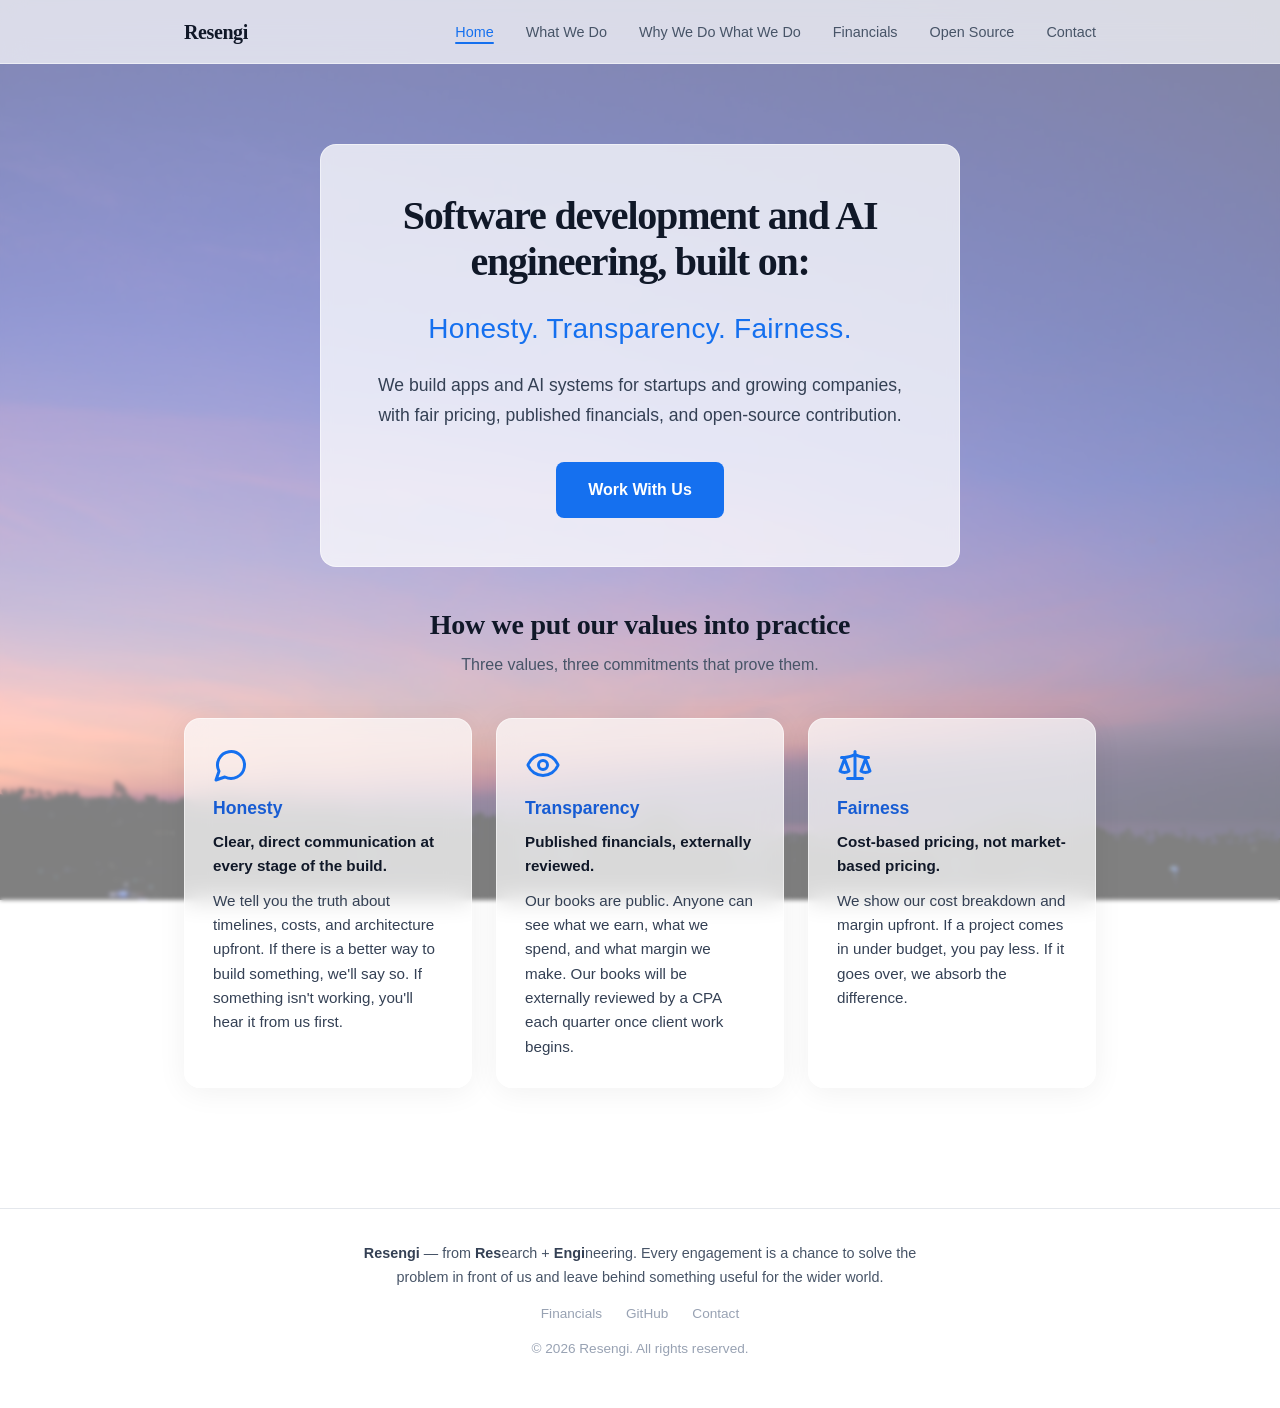
==== index.html @ 7df75955 "Initial Commit of entire website code base" ====
<!DOCTYPE html>
<html lang="en">
<head>
  <meta charset="UTF-8">
  <meta name="viewport" content="width=device-width, initial-scale=1.0">
  <meta name="theme-color" content="#1570EF">
  <title>Resengi</title>
  <meta name="description" content="Resengi is a software development and AI engineering studio built on radical financial transparency, cost-based pricing, and open-source contribution.">

  <link rel="canonical" href="https://resengi.io/">
  <link rel="icon" type="image/svg+xml" href="favicon.svg">
  <link rel="icon" type="image/png" sizes="32x32" href="favicon-32.png">
  <link rel="apple-touch-icon" sizes="180x180" href="/apple-touch-icon.png">
  <link rel="manifest" href="/site.webmanifest">

  <meta property="og:type" content="website">
  <meta property="og:title" content="Resengi">
  <meta property="og:description" content="Software development and AI engineering, built on honesty, transparency, and fairness.">
  <meta property="og:image" content="https://resengi.io/og-image.png">
  <meta property="og:url" content="https://resengi.io/">

  <meta name="twitter:card" content="summary_large_image">
  <meta name="twitter:title" content="Resengi">
  <meta name="twitter:description" content="Software development and AI engineering, built on honesty, transparency, and fairness.">
  <meta name="twitter:image" content="https://resengi.io/og-image.png">

  <script type="application/ld+json">
  {
    "@context": "https://schema.org",
    "@type": "Organization",
    "@id": "https://resengi.io/#organization",
    "name": "Resengi",
    "description": "A software development and AI engineering studio built on radical financial transparency, fair pricing, and open-source contribution.",
    "url": "https://resengi.io",
    "logo": "https://resengi.io/favicon.svg",
    "email": "contact@resengi.io",
    "foundingDate": "2026",
    "foundingLocation": {
      "@type": "Place",
      "address": {
        "@type": "PostalAddress",
        "addressLocality": "San Diego",
        "addressRegion": "CA",
        "addressCountry": "US"
      }
    },
    "knowsAbout": ["Software Development", "AI Engineering", "Mobile App Development", "Open Source"],
    "slogan": "Good people doing good work in the most open and fair way we can.",
    "sameAs": [
      "https://github.com/resengi",
      "https://pub.dev/publishers/resengi.io"
    ],
    "contactPoint": [
      {
        "@type": "ContactPoint",
        "contactType": "sales",
        "email": "contact@resengi.io",
        "availableLanguage": "English"
      },
      {
        "@type": "ContactPoint",
        "contactType": "security",
        "email": "security@resengi.io",
        "availableLanguage": "English"
      }
    ]
  }
  </script>

  <link rel="stylesheet" href="css/style.css">
</head>
<body>
  <a class="skip-link" href="#main-content">Skip to main content</a>
  <nav class="nav">
    <div class="nav-inner">
      <a href="index.html" class="nav-logo">Resengi</a>
      <button class="nav-toggle" aria-label="Toggle navigation" aria-expanded="false" aria-controls="primary-nav">
        <span></span><span></span><span></span>
      </button>
      <ul class="nav-links" id="primary-nav">
        <li><a href="index.html" class="active">Home</a></li>
        <li><a href="services.html">What We Do</a></li>
        <li><a href="why.html">Why We Do What We Do</a></li>
        <li><a href="financials.html">Financials</a></li>
        <li><a href="opensource.html">Open Source</a></li>
        <li><a href="contact.html">Contact</a></li>
      </ul>
    </div>
  </nav>

  <main id="main-content" class="page" data-bg="home">
    <!-- Hero -->
    <section class="hero">
      <div class="hero-glass content-glass">
        <h1 class="hero-headline">Software development and AI engineering, built on:</h1>
        <p class="hero-kicker">Honesty. Transparency. Fairness.</p>
        <p class="hero-tagline">
          We build apps and AI systems for startups and growing companies, with fair pricing,
          published financials, and open-source contribution.
        </p>
        <a href="contact.html" class="cta-button">Work With Us</a>
      </div>
    </section>

    <!-- Values: each value shows the commitment that expresses it -->
    <section class="section u-pt-0">
      <h2 class="section-heading">How we put our values into practice</h2>
      <p class="section-subhead">Three values, three commitments that prove them.</p>

      <div class="diff-grid">
        <div class="feature-card glass-card">
          <div class="card-icon">
            <svg xmlns="http://www.w3.org/2000/svg" viewBox="0 0 24 24">
              <path d="M7.9 20A9 9 0 1 0 4 16.1L2 22z"/>
            </svg>
          </div>
          <h3>Honesty</h3>
          <p class="feature-lede">Clear, direct communication at every stage of the build.</p>
          <p>We tell you the truth about timelines, costs, and architecture upfront. If there is a better way to build something, we'll say so. If something isn't working, you'll hear it from us first.</p>
        </div>
        <div class="feature-card glass-card">
          <div class="card-icon">
            <svg xmlns="http://www.w3.org/2000/svg" viewBox="0 0 24 24">
              <path d="M2.062 12.348a1 1 0 0 1 0-.696 10.75 10.75 0 0 1 19.876 0 1 1 0 0 1 0 .696 10.75 10.75 0 0 1-19.876 0"/>
              <circle cx="12" cy="12" r="3"/>
            </svg>
          </div>
          <h3>Transparency</h3>
          <p class="feature-lede">Published financials, externally reviewed.</p>
          <p>Our books are public. Anyone can see what we earn, what we spend, and what margin we make. Our books will be externally reviewed by a CPA each quarter once client work begins.</p>
        </div>
        <div class="feature-card glass-card">
          <div class="card-icon">
            <svg xmlns="http://www.w3.org/2000/svg" viewBox="0 0 24 24">
              <path d="m16 16 3-8 3 8c-.87.65-1.92 1-3 1s-2.13-.35-3-1Z"/>
              <path d="m2 16 3-8 3 8c-.87.65-1.92 1-3 1s-2.13-.35-3-1Z"/>
              <path d="M7 21h10"/>
              <path d="M12 3v18"/>
              <path d="M3 7h2c2 0 5-1 7-2 2 1 5 2 7 2h2"/>
            </svg>
          </div>
          <h3>Fairness</h3>
          <p class="feature-lede">Cost-based pricing, not market-based pricing.</p>
          <p>We show our cost breakdown and margin upfront. If a project comes in under budget, you pay less. If it goes over, we absorb the difference.</p>
        </div>
      </div>
    </section>
  </main>

  <footer class="footer">
    <p class="footer-origin"><strong>Resengi</strong> — from <strong>Res</strong>earch + <strong>Engi</strong>neering. Every engagement is a chance to solve the problem in front of us and leave behind something useful for the wider world.</p>
    <div class="footer-links">
      <a href="financials.html">Financials</a>
      <a href="https://github.com/resengi">GitHub</a>
      <a href="contact.html">Contact</a>
    </div>
    <p>&copy; 2026 Resengi. All rights reserved.</p>
  </footer>

  <script src="js/main.js"></script>
</body>
</html>
---- css/style.css ----
/* ============================================
   Design System
   White / Light Gray / Translucent Blue Glass
   ============================================ */

/* --- CSS Variables --- */
:root {
  /* Colors */
  --white: #ffffff;
  --gray-50: #f8f9fa;
  --gray-100: #f0f2f5;
  --gray-200: #e4e7ec;
  --gray-300: #d0d5dd;
  --gray-400: #98a2b3;
  --gray-600: #475467;
  --gray-700: #344054;
  --gray-900: #101828;

  --blue-50: #eff8ff;
  --blue-100: #d1e9ff;
  --blue-200: #b2ddff;
  --blue-400: #53b1fd;
  --blue-500: #2e90fa;
  --blue-600: #1570ef;
  --blue-700: #175cd3;
  --blue-900: #194185;

  /* Glass effect */
  --glass-bg: rgba(255, 255, 255, 0.7);
  --glass-border: rgba(255, 255, 255, 0.5);
  --glass-shadow: 0 4px 30px rgba(0, 0, 0, 0.06);
  --glass-blur: blur(12px);

  /* Blue glass accent */
  --blue-glass-bg: rgba(46, 144, 250, 0.06);
  --blue-glass-border: rgba(46, 144, 250, 0.15);

  /* Typography */
  --font-body: -apple-system, BlinkMacSystemFont, "Segoe UI", Helvetica, Arial, sans-serif;
  --font-display: "Georgia", "Times New Roman", serif;

  /* Spacing */
  --nav-height: 64px;
  --page-max-width: 960px;
  --section-padding: 80px;
}

/* --- Reset & Base --- */
*,
*::before,
*::after {
  box-sizing: border-box;
  margin: 0;
  padding: 0;
}

html {
  scroll-behavior: smooth;
  -webkit-font-smoothing: antialiased;
}

body {
  font-family: var(--font-body);
  font-size: 16px;
  line-height: 1.7;
  color: var(--gray-700);
  background-color: var(--white);
  min-height: 100vh;
  display: flex;
  flex-direction: column;
}

/* Subtle background pattern */
body::before {
  content: '';
  position: fixed;
  top: 0;
  left: 0;
  width: 100%;
  height: 100%;
  background:
    radial-gradient(ellipse at 20% 20%, rgba(46, 144, 250, 0.04) 0%, transparent 50%),
    radial-gradient(ellipse at 80% 80%, rgba(46, 144, 250, 0.03) 0%, transparent 50%);
  pointer-events: none;
  z-index: -1;
}

/* --- Typography --- */
h1, h2 {
  color: var(--gray-900);
  line-height: 1.3;
  font-weight: 600;
  font-family: var(--font-display);
}

h3, h4 {
  color: var(--gray-900);
  line-height: 1.3;
  font-weight: 600;
  font-family: var(--font-body);
}

h1 {
  font-size: 2.5rem;
  letter-spacing: -0.02em;
}

h2 {
  font-size: 1.75rem;
  letter-spacing: -0.01em;
  margin-bottom: 16px;
}

h3 {
  font-size: 1.25rem;
  margin-bottom: 12px;
}

p {
  margin-bottom: 16px;
}

a {
  color: var(--blue-600);
  text-decoration: none;
  transition: color 0.2s ease;
}

a:hover {
  color: var(--blue-700);
}

strong {
  color: var(--gray-900);
  font-weight: 600;
}

/* --- Focus styles (accessibility) --- */
a:focus-visible,
button:focus-visible,
.cta-button:focus-visible,
.nav-links a:focus-visible,
.nav-toggle:focus-visible,
.tab-button:focus-visible {
  outline: 2px solid var(--blue-600);
  outline-offset: 3px;
  border-radius: 4px;
}

/* --- Skip to main content link (a11y) --- */
/*
 * Visible only when focused via keyboard (Tab from a fresh page load).
 * Uses transform: translateY(-100%) to hide itself by its own height,
 * so it's robust against changes in padding, font size, or text wrapping.
 * On focus it slides in from the top-left corner and the user can press
 * Enter to jump to <main>, skipping the nav.
 */
.skip-link {
  position: absolute;
  top: 0;
  left: 0;
  transform: translateY(-100%);
  background: var(--blue-600);
  color: var(--white);
  padding: 10px 18px;
  z-index: 10000;
  text-decoration: none;
  font-weight: 600;
  border-radius: 0 0 8px 0;
  transition: transform 0.15s ease;
}

.skip-link:focus,
.skip-link:focus-visible {
  transform: translateY(0);
  color: var(--white);
  outline: 2px solid var(--white);
  outline-offset: -4px;
}

/* --- Navigation --- */
.nav {
  position: fixed;
  top: 0;
  left: 0;
  right: 0;
  height: var(--nav-height);
  background: var(--glass-bg);
  backdrop-filter: var(--glass-blur);
  -webkit-backdrop-filter: var(--glass-blur);
  border-bottom: 1px solid var(--glass-border);
  z-index: 1000;
  display: flex;
  align-items: center;
  justify-content: center;
}

.nav-inner {
  width: 100%;
  max-width: var(--page-max-width);
  padding: 0 24px;
  display: flex;
  align-items: center;
  justify-content: space-between;
}

.nav-logo {
  font-size: 1.25rem;
  font-weight: 700;
  color: var(--gray-900);
  text-decoration: none;
  letter-spacing: -0.02em;
  font-family: var(--font-display);
}

.nav-logo:hover {
  color: var(--blue-600);
}

.nav-links {
  display: flex;
  gap: 32px;
  list-style: none;
}

.nav-links a {
  font-size: 0.9rem;
  color: var(--gray-600);
  text-decoration: none;
  font-weight: 500;
  transition: color 0.2s ease;
  position: relative;
}

.nav-links a:hover,
.nav-links a.active {
  color: var(--blue-600);
}

.nav-links a.active::after {
  content: '';
  position: absolute;
  bottom: -4px;
  left: 0;
  right: 0;
  height: 2px;
  background: var(--blue-600);
  border-radius: 1px;
}

/* Mobile nav toggle */
.nav-toggle {
  display: none;
  background: none;
  border: none;
  cursor: pointer;
  padding: 8px;
}

.nav-toggle span {
  display: block;
  width: 24px;
  height: 2px;
  background: var(--gray-700);
  margin: 5px 0;
  transition: 0.3s;
}

/* --- Page Layout --- */
.page {
  flex: 1;
  padding-top: var(--nav-height);
}

.section {
  max-width: var(--page-max-width);
  margin: 0 auto;
  padding: var(--section-padding) 24px;
}

/* --- Glass Cards --- */
.glass-card {
  background: var(--glass-bg);
  backdrop-filter: var(--glass-blur);
  -webkit-backdrop-filter: var(--glass-blur);
  border: 1px solid var(--glass-border);
  border-radius: 16px;
  padding: 32px;
  box-shadow: var(--glass-shadow);
}

.blue-glass-card {
  background: var(--blue-glass-bg);
  border: 1px solid var(--blue-glass-border);
  border-radius: 16px;
  padding: 32px;
}

.content-glass {
  background: rgba(255, 255, 255, 0.75);
  backdrop-filter: blur(6px);
  -webkit-backdrop-filter: blur(6px);
  border: 1px solid rgba(255, 255, 255, 0.5);
  border-radius: 16px;
  padding: 32px;
}

/* --- Card Icons (SVG attributes centralized here) --- */
.card-icon {
  width: 36px;
  height: 36px;
  color: var(--blue-600);
  margin-bottom: 14px;
}

.card-icon svg {
  width: 100%;
  height: 100%;
  fill: none;
  stroke: currentColor;
  stroke-width: 2;
  stroke-linecap: round;
  stroke-linejoin: round;
}

/* --- Page Backgrounds (consolidated; photo on home only) --- */
.page[data-bg] {
  background-size: cover;
  background-position: center;
  background-repeat: no-repeat;
  background-attachment: fixed;
  position: relative;
}

.page[data-bg]::before {
  content: '';
  position: absolute;
  inset: 0;
  background: rgba(255, 255, 255, var(--overlay-opacity, 0.5));
  backdrop-filter: blur(var(--overlay-blur, 2px));
  -webkit-backdrop-filter: blur(var(--overlay-blur, 2px));
  z-index: 0;
  pointer-events: none;
}

.page[data-bg] > * {
  position: relative;
  z-index: 1;
}

.page[data-bg="home"] {
  background-image: url('../images/hero-sunset.jpg');
}

/* --- Page hero (photo banner at top of sub-pages) --- */
.page-hero {
  position: relative;
  padding: 60px 24px 64px;
}

.page-hero[data-bg] {
  background-size: cover;
  background-position: center;
  background-repeat: no-repeat;
  overflow: hidden;
}

.page-hero[data-bg]::before {
  content: '';
  position: absolute;
  inset: 0;
  background: rgba(255, 255, 255, 0.5);
  backdrop-filter: blur(2px);
  -webkit-backdrop-filter: blur(2px);
  z-index: 0;
  pointer-events: none;
}

.page-hero[data-bg] > * {
  position: relative;
  z-index: 1;
}

.page-hero[data-bg="why"] {
  background-image: url('../images/why-nature.jpg');
}

.page-hero-inner {
  max-width: 680px;
  margin: 0 auto;
  padding: 40px 32px;
  text-align: center;
}

.page-hero h1 {
  margin-bottom: 16px;
}

.page-hero-intro {
  font-size: 1.1rem;
  color: var(--gray-700);
  line-height: 1.7;
  margin: 0;
}

/* --- Hero (home page) --- */
.hero {
  padding: 80px 24px 40px;
  max-width: var(--page-max-width);
  margin: 0 auto;
}

.hero-glass {
  max-width: 640px;
  margin: 0 auto;
  text-align: center;
  padding: 48px 40px;
}

.hero-kicker {
  font-size: 1.75rem;
  font-weight: 500;
  color: var(--blue-600);
  margin-bottom: 18px;
  font-family: var(--font-body);
  letter-spacing: 0.01em;
}

.hero-headline {
  font-size: 2.5rem;
  letter-spacing: -0.03em;
  line-height: 1.15;
  margin-bottom: 20px;
}

.hero-tagline {
  font-size: 1.1rem;
  color: var(--gray-700);
  max-width: 560px;
  margin: 0 auto 32px;
  line-height: 1.7;
}

/* --- Feature Card --- */
.feature-card {
  padding: 28px;
  text-align: left;
}

.feature-card h3 {
  color: var(--blue-700);
  font-size: 1.1rem;
  margin-bottom: 10px;
}

.feature-card .feature-lede {
  color: var(--gray-900);
  font-weight: 600;
  margin-bottom: 10px;
}

.feature-card p {
  font-size: 0.95rem;
  color: var(--gray-700);
  margin: 0 0 8px;
  line-height: 1.6;
}

.feature-card p:last-child {
  margin-bottom: 0;
}

/* --- Grids (intrinsic sizing, no breakpoint snap) --- */
.diff-grid,
.values-grid,
.contact-grid {
  display: grid;
  grid-template-columns: repeat(auto-fit, minmax(280px, 1fr));
  gap: 24px;
  margin: 40px 0;
}

/* --- CTA Button --- */
.cta-button {
  display: inline-block;
  padding: 14px 32px;
  background: var(--blue-600);
  color: var(--white);
  font-size: 1rem;
  font-weight: 600;
  border-radius: 8px;
  text-decoration: none;
  transition: background 0.2s ease, transform 0.1s ease;
  border: none;
  cursor: pointer;
  font-family: var(--font-body);
}

.cta-button:hover {
  background: var(--blue-700);
  color: var(--white);
  transform: translateY(-1px);
}

/* --- Data Tables --- */
.data-table-wrapper {
  overflow-x: auto;
  overflow-y: auto;
  max-height: 400px;
  margin: 24px 0;
  border-radius: 12px;
  border: 1px solid var(--gray-200);
}

.data-table {
  width: 100%;
  border-collapse: collapse;
  font-size: 0.9rem;
}

.data-table thead {
  background: var(--gray-50);
  position: sticky;
  top: 0;
  z-index: 1;
}

.data-table th {
  text-align: left;
  padding: 12px 16px;
  font-weight: 600;
  color: var(--gray-700);
  border-bottom: 2px solid var(--gray-200);
  white-space: nowrap;
}

.data-table td {
  padding: 10px 16px;
  border-bottom: 1px solid var(--gray-100);
  color: var(--gray-600);
}

.data-table tbody tr:hover {
  background: var(--blue-glass-bg);
}

.data-table .amount {
  text-align: right;
  font-variant-numeric: tabular-nums;
  white-space: nowrap;
}

.data-table .percent {
  text-align: center;
  font-variant-numeric: tabular-nums;
}

/* --- Tabs --- */
.tabs {
  display: flex;
  gap: 0;
  border-bottom: 2px solid var(--gray-200);
  margin-bottom: 32px;
  flex-wrap: wrap;
}

.tab-button {
  padding: 12px 24px;
  background: none;
  border: none;
  border-bottom: 2px solid transparent;
  margin-bottom: -2px;
  font-size: 0.95rem;
  font-weight: 500;
  color: var(--gray-400);
  cursor: pointer;
  transition: all 0.2s ease;
  font-family: var(--font-body);
}

.tab-button:hover {
  color: var(--gray-700);
}

.tab-button[aria-selected="true"],
.tab-button.active {
  color: var(--blue-600);
  border-bottom-color: var(--blue-600);
}

.tab-content {
  display: none;
}

.tab-content.active {
  display: block;
}

/* --- Summary Stats --- */
.stats-row {
  display: grid;
  grid-template-columns: repeat(auto-fit, minmax(200px, 1fr));
  gap: 20px;
  margin: 24px 0 32px;
}

.stat-card {
  text-align: center;
  padding: 20px;
}

.stat-value {
  font-size: 1.75rem;
  font-weight: 700;
  color: var(--blue-600);
  display: block;
  margin-bottom: 4px;
  font-variant-numeric: tabular-nums;
  font-family: var(--font-display);
}

.stat-label {
  font-size: 0.85rem;
  color: var(--gray-400);
  font-weight: 500;
}

/* --- Service Cards --- */
.service-card {
  padding: 28px;
  margin-bottom: 20px;
}

.service-card h3 {
  color: var(--gray-900);
}

/* --- Pricing Callout --- */
.callout {
  border-left: 3px solid var(--blue-500);
  padding: 20px 24px;
  margin: 24px 0;
  background: var(--blue-glass-bg);
  border-radius: 0 12px 12px 0;
}

.callout p {
  margin: 0;
  color: var(--gray-700);
}

/* --- Footer --- */
.footer {
  border-top: 1px solid var(--gray-200);
  padding: 32px 24px;
  text-align: center;
  font-size: 0.85rem;
  color: var(--gray-400);
}

.footer a {
  color: var(--gray-400);
}

.footer a:hover {
  color: var(--blue-600);
}

.footer-origin {
  font-size: 0.9rem;
  color: var(--gray-600);
  margin-bottom: 12px;
  max-width: 600px;
  margin-left: auto;
  margin-right: auto;
}

.footer-origin strong {
  color: var(--gray-700);
}

.footer-links {
  display: flex;
  justify-content: center;
  gap: 24px;
  margin-bottom: 12px;
  flex-wrap: wrap;
}

/* --- Contact Info --- */
.contact-item h3 {
  color: var(--gray-900);
  margin-bottom: 8px;
}

.contact-item p {
  color: var(--gray-600);
  margin: 0;
}

.contact-item a {
  font-weight: 500;
}

/* --- Charts iframe (financials.html) --- */
.charts-frame-wrapper {
  min-height: 540px;
  margin: 32px 0;
  position: relative;
}

.charts-frame {
  display: block;
  width: 100%;
  border: 1px solid var(--gray-200);
  border-radius: 12px;
  background: var(--gray-50);
  /* Height is set dynamically from inside the iframe, which posts its
     laid-out content height via `window.postMessage`. See the script
     block in financials.html and `_postToParent` in charts/lib/main.dart.
     There's no hand-computed value to keep in sync here. */
}

/* While the Flutter app is loading, the iframe is appended to the wrapper
   but hidden, positioned absolutely so it doesn't push the spinner
   around, and invisible so Flutter's own loading states never flash
   through. The wrapper's min-height keeps the spinner in view. When the
   iframe posts its `ready` message, this class is removed and the height
   is set explicitly on the element. */
.charts-frame-hidden {
  visibility: hidden;
  position: absolute;
  top: 0;
  left: 0;
  right: 0;
  height: 540px;
}

.charts-load-failed {
  padding: 24px 28px;
  margin: 32px 0;
  background: var(--gray-50);
  border-left: 3px solid var(--gray-300);
  color: var(--gray-600);
  font-size: 0.9rem;
  border-radius: 0 8px 8px 0;
}

.charts-load-failed p {
  margin: 0;
}

/* --- Shared iframe spinner (pre-boot loading state) --- */
.iframe-spinner {
  display: flex;
  flex-direction: column;
  align-items: center;
  justify-content: center;
  min-height: 540px;
  gap: 14px;
  color: var(--gray-400);
}

.iframe-spinner p {
  margin: 0;
  font-size: 0.9rem;
}

.spinner-dot {
  width: 32px;
  height: 32px;
  border: 3px solid var(--gray-200);
  border-top-color: var(--blue-600);
  border-radius: 50%;
  animation: spinner-rotate 0.8s linear infinite;
}

@keyframes spinner-rotate {
  from { transform: rotate(0deg); }
  to   { transform: rotate(360deg); }
}

/* --- Demo cards (opensource.html) ---
   Each card has a title, a description beneath it, and a "phone screen"
   region below those. The phone screen auto-loads its demo iframe via
   IntersectionObserver as the card scrolls into view. While loading, a
   spinner shows inside the phone; on success, the iframe is revealed;
   on failure, the phone shows an error + retry hint and becomes
   clickable to retry. Three states: loading, loaded, failed,
   swapped by JS via `data-state` on the card. */

.demo-grid {
  list-style: none;
  padding: 0;
  margin: 24px 0;
  display: grid;
  grid-template-columns: repeat(2, minmax(0, 1fr));
  gap: 24px;
  /* Don't stretch cards to match their neighbor's height when one has a
     loaded iframe and the other doesn't. */
  align-items: start;
}

@media (max-width: 720px) {
  .demo-grid {
    grid-template-columns: 1fr;
  }
}

.demo-card {
  /* Extends .glass-card (background, border, padding, radius).
     Stack the title, description, and the phone screen. */
  display: flex;
  flex-direction: column;
  gap: 16px;
  align-items: center;
}

.demo-card-title {
  margin: 0;
  align-self: flex-start;
  font-size: 1.05rem;
  font-family: ui-monospace, Menlo, Monaco, Consolas, monospace;
}

.demo-card-title a {
  color: var(--gray-900);
  text-decoration: none;
}

.demo-card-title a:hover {
  color: var(--blue-600);
}

.demo-card-version {
  display: inline-block;
  margin-left: 8px;
  padding: 1px 8px;
  background: var(--blue-50);
  color: var(--blue-600);
  border-radius: 4px;
  font-size: 0.75rem;
  font-weight: 500;
}

/* Package description sits between the title row and the phone screen. */
.demo-card-description {
  margin: 0;
  align-self: flex-start;
  font-size: 0.95rem;
  line-height: 1.55;
  color: var(--gray-600);
}

/* The phone-screen region: glass-aesthetic, 360x720 phone aspect. While
   loading/loaded, not interactive. When the demo fails to load, the
   region becomes clickable to retry. */
.demo-phone {
  width: 360px;
  max-width: 100%;
  height: 720px;
  background: var(--glass-bg);
  backdrop-filter: var(--glass-blur);
  -webkit-backdrop-filter: var(--glass-blur);
  border: 1px solid var(--glass-border);
  border-radius: 24px;
  box-shadow: 0 4px 12px rgba(0, 0, 0, 0.04);
  overflow: hidden; /* clip iframe corners to the phone radius */
  position: relative;
  transition: background 0.15s ease, border-color 0.15s ease,
              box-shadow 0.15s ease, transform 0.15s ease;
}

/* Only the failed state is clickable (for retry). Hover and active
   feedback only apply when the card is in that state. */
.demo-card[data-state="failed"] .demo-phone {
  cursor: pointer;
}

.demo-card[data-state="failed"] .demo-phone:hover {
  background: var(--blue-glass-bg);
  border-color: var(--blue-glass-border);
  box-shadow: 0 6px 18px rgba(0, 0, 0, 0.06);
}

.demo-card[data-state="failed"] .demo-phone:active {
  transform: translateY(1px);
}

/* The centered content inside the phone screen (spinner / error / links). */
.demo-phone-content {
  position: absolute;
  inset: 0;
  display: flex;
  flex-direction: column;
  align-items: center;
  justify-content: center;
  gap: 20px;
  padding: 32px;
  text-align: center;
}

.demo-phone-action {
  margin: 0;
  font-size: 1rem;
  font-weight: 500;
  color: var(--blue-600);
  letter-spacing: 0.02em;
}

.demo-phone-action-disabled {
  color: var(--gray-400);
  font-weight: 400;
}

.demo-phone-action-disabled a {
  color: var(--blue-600);
}

/* "Click to retry" affordance shown in the failed state, below the
   error message. */
.demo-phone-retry-hint {
  margin: 0;
  font-size: 0.85rem;
  color: var(--blue-600);
  letter-spacing: 0.02em;
}

/* Loading overlay: sits on top of the iframe (which is already in the
   DOM and fetching) so the user sees a spinner instead of Flutter's
   bootstrap flash. Removed when the embedded app posts its ready
   message. */
.demo-phone-overlay {
  background: var(--glass-bg);
  backdrop-filter: var(--glass-blur);
  -webkit-backdrop-filter: var(--glass-blur);
  z-index: 1;
}

/* Iframe fills the phone screen exactly; the parent's border-radius
   + overflow:hidden clips its corners to match. */
.demo-phone iframe {
  display: block;
  width: 100%;
  height: 100%;
  border: 0;
}

/* --- Page intro --- */
.page-intro {
  margin-bottom: 48px;
}

.page-intro h1 {
  margin-bottom: 16px;
}

.page-intro p {
  font-size: 1.1rem;
  color: var(--gray-700);
}

/* --- Utility classes --- */
.u-pt-0        { padding-top: 0; }
.u-mt-24       { margin-top: 24px; }
.u-mt-32       { margin-top: 32px; }
.u-mt-48       { margin-top: 48px; }
.u-mb-0        { margin-bottom: 0; }
.u-mb-8        { margin-bottom: 8px; }
.u-mb-12       { margin-bottom: 12px; }
.u-mb-20       { margin-bottom: 20px; }
.u-mb-40       { margin-bottom: 40px; }
.u-lead        { font-size: 1.05rem; }

/* --- Composed helpers (promoted from repeated inline patterns) --- */
.section-heading {
  text-align: center;
  margin-bottom: 8px;
}

.section-subhead {
  text-align: center;
  color: var(--gray-600);
  margin-bottom: 32px;
  max-width: 600px;
  margin-left: auto;
  margin-right: auto;
}

.note-small {
  font-size: 0.85rem;
  color: var(--gray-400);
  margin-top: 16px;
}

.loading-state {
  color: var(--gray-400);
  padding: 24px;
  text-align: center;
}

.empty-state {
  text-align: center;
  padding: 48px 32px;
}

.empty-state h3 {
  color: var(--gray-400);
  margin-bottom: 8px;
}

.empty-state p {
  color: var(--gray-400);
  margin: 0;
}

/* --- Responsive --- */
@media (max-width: 768px) {
  .page[data-bg="home"] {
    background-position: center center;
    background-attachment: scroll;
  }

  .hero-headline {
    font-size: 2rem;
  }

  .hero-glass {
    padding: 32px 20px;
  }

  .section {
    padding: 48px 20px;
  }

  .nav-links {
    display: none;
    position: absolute;
    top: var(--nav-height);
    left: 0;
    right: 0;
    background: rgba(240, 240, 255, 0.97);
    backdrop-filter: var(--glass-blur);
    -webkit-backdrop-filter: var(--glass-blur);
    border-bottom: 1px solid var(--glass-border);
    flex-direction: column;
    padding: 16px 24px;
    gap: 16px;
  }

  .nav-links.open {
    display: flex;
  }

  .nav-toggle {
    display: block;
  }

  h1 {
    font-size: 2rem;
  }

  h2 {
    font-size: 1.4rem;
  }
}
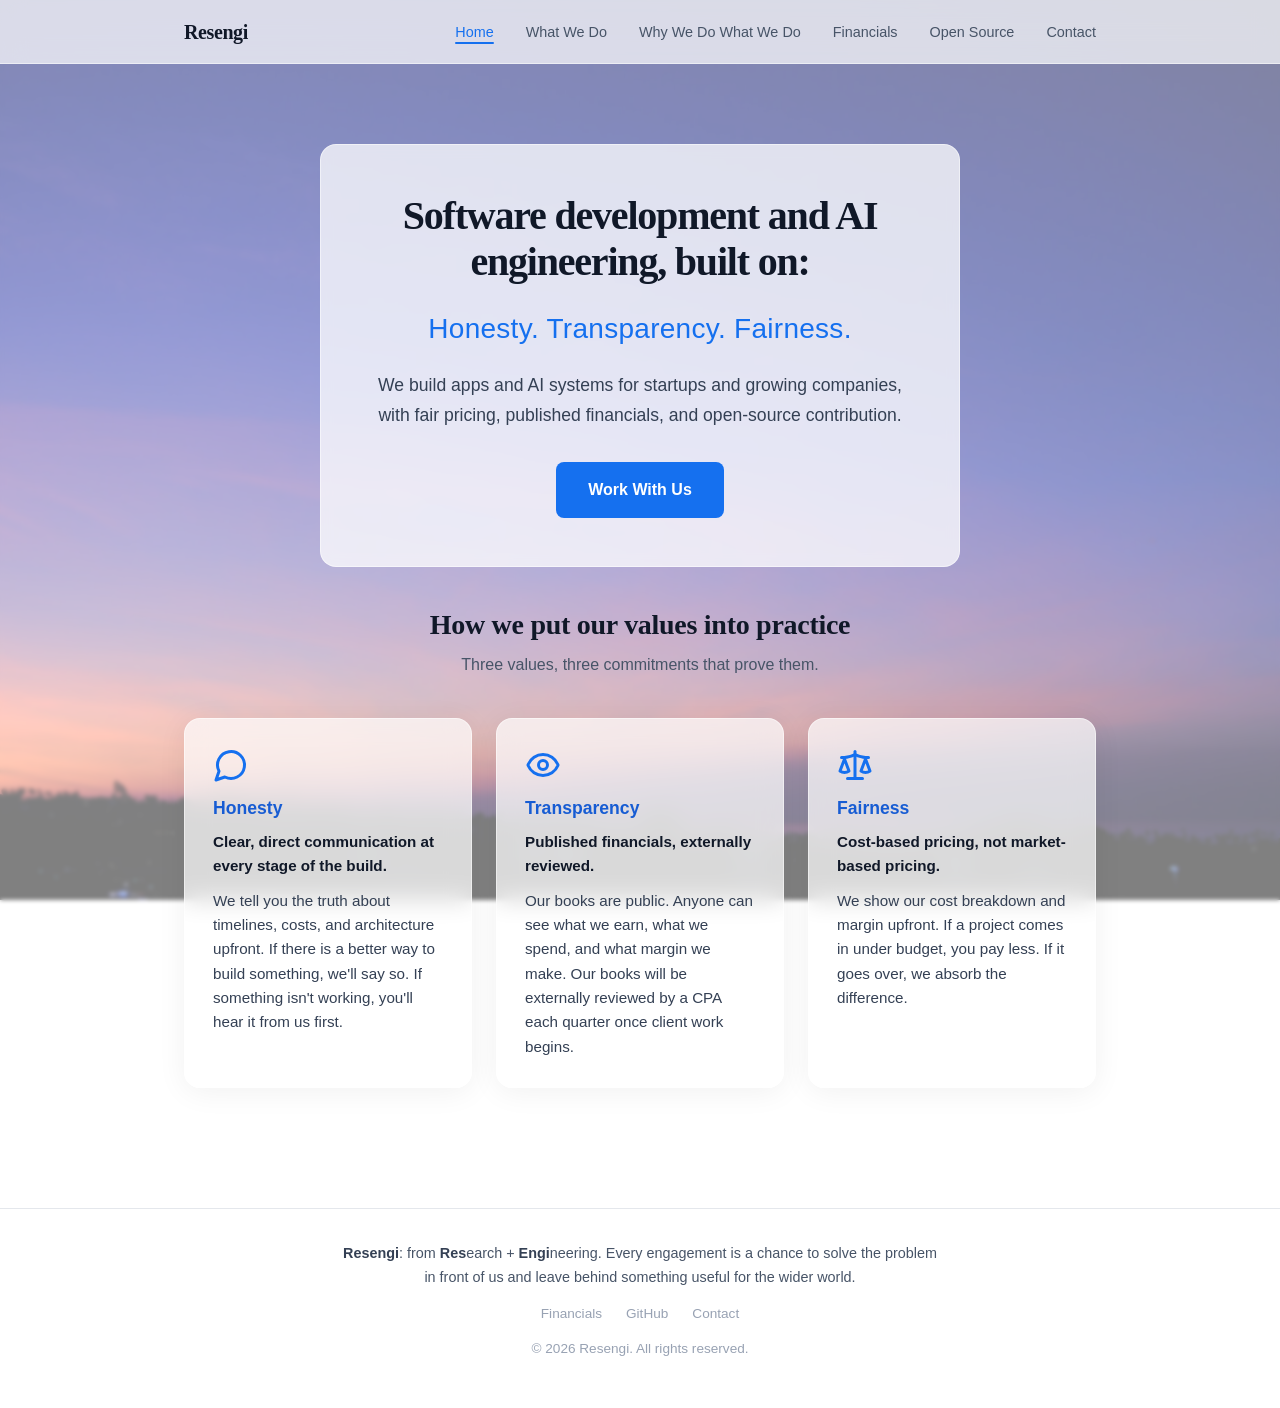
==== commit 163c3474: "feat: Adding new packages and updating finances" ====
--- a/index.html
+++ b/index.html
@@ -7,7 +7,7 @@
   <title>Resengi</title>
   <meta name="description" content="Resengi is a software development and AI engineering studio built on radical financial transparency, cost-based pricing, and open-source contribution.">
 
-  <link rel="canonical" href="https://resengi.io/">
+  <link rel="canonical" href="https://www.resengi.io/">
   <link rel="icon" type="image/svg+xml" href="favicon.svg">
   <link rel="icon" type="image/png" sizes="32x32" href="favicon-32.png">
   <link rel="apple-touch-icon" sizes="180x180" href="/apple-touch-icon.png">
@@ -16,23 +16,23 @@
   <meta property="og:type" content="website">
   <meta property="og:title" content="Resengi">
   <meta property="og:description" content="Software development and AI engineering, built on honesty, transparency, and fairness.">
-  <meta property="og:image" content="https://resengi.io/og-image.png">
-  <meta property="og:url" content="https://resengi.io/">
+  <meta property="og:image" content="https://www.resengi.io/og-image.png">
+  <meta property="og:url" content="https://www.resengi.io/">
 
   <meta name="twitter:card" content="summary_large_image">
   <meta name="twitter:title" content="Resengi">
   <meta name="twitter:description" content="Software development and AI engineering, built on honesty, transparency, and fairness.">
-  <meta name="twitter:image" content="https://resengi.io/og-image.png">
+  <meta name="twitter:image" content="https://www.resengi.io/og-image.png">
 
   <script type="application/ld+json">
   {
     "@context": "https://schema.org",
     "@type": "Organization",
-    "@id": "https://resengi.io/#organization",
+    "@id": "https://www.resengi.io/#organization",
     "name": "Resengi",
     "description": "A software development and AI engineering studio built on radical financial transparency, fair pricing, and open-source contribution.",
-    "url": "https://resengi.io",
-    "logo": "https://resengi.io/favicon.svg",
+    "url": "https://www.resengi.io",
+    "logo": "https://www.resengi.io/favicon.svg",
     "email": "contact@resengi.io",
     "foundingDate": "2026",
     "foundingLocation": {
@@ -148,7 +148,7 @@
   </main>
 
   <footer class="footer">
-    <p class="footer-origin"><strong>Resengi</strong> — from <strong>Res</strong>earch + <strong>Engi</strong>neering. Every engagement is a chance to solve the problem in front of us and leave behind something useful for the wider world.</p>
+    <p class="footer-origin"><strong>Resengi</strong>: from <strong>Res</strong>earch + <strong>Engi</strong>neering. Every engagement is a chance to solve the problem in front of us and leave behind something useful for the wider world.</p>
     <div class="footer-links">
       <a href="financials.html">Financials</a>
       <a href="https://github.com/resengi">GitHub</a>
